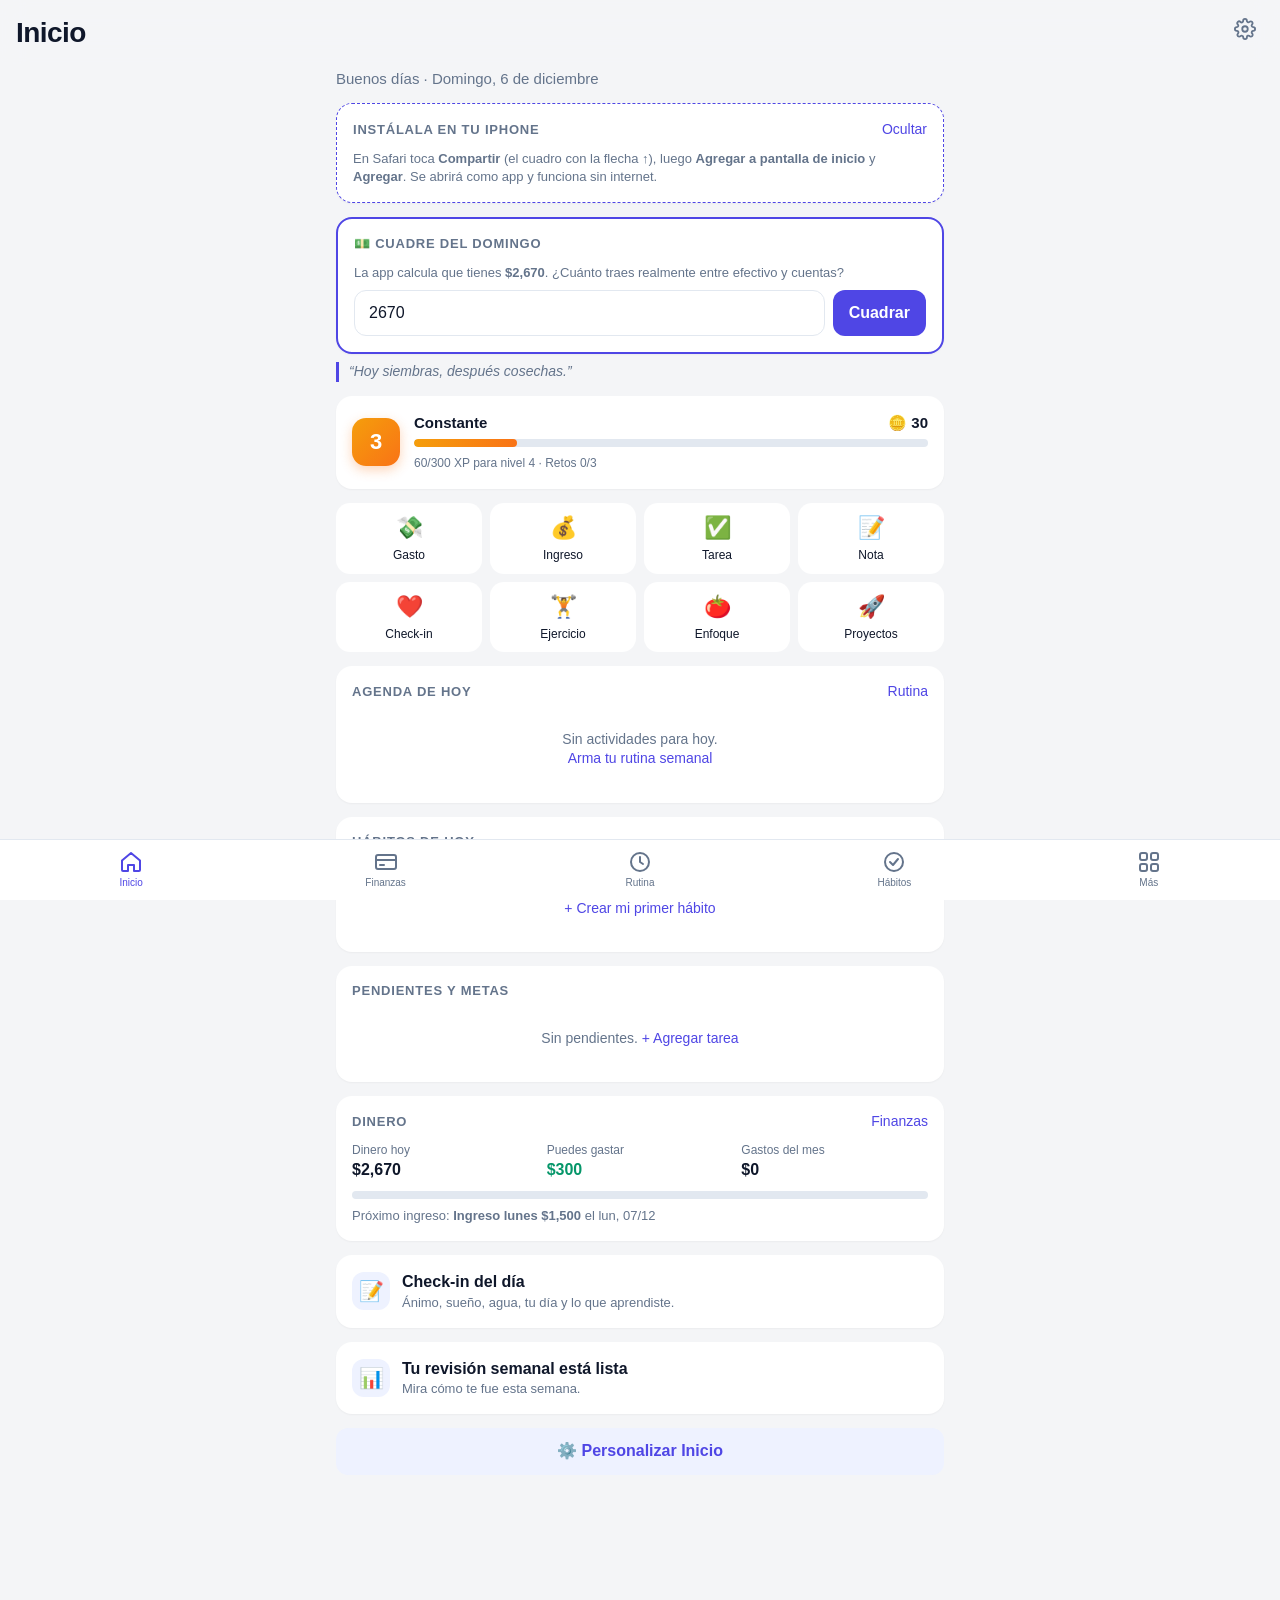
==== index.html @ f2124491 "App Mi Vida: primera versión instalable Co-Authored-By: Claude Opus 5.5 <noreply@anthropic.com> Clau" ====
<!doctype html>
<html lang="es">
<head>
<meta charset="utf-8">
<meta name="viewport" content="width=device-width, initial-scale=1, viewport-fit=cover">
<title>Mi Vida</title>
<meta name="description" content="Tu app personal: rutina, finanzas, hábitos, metas, salud, diario y proyectos.">
<meta name="theme-color" content="#0f172a">
<meta name="apple-mobile-web-app-capable" content="yes">
<meta name="mobile-web-app-capable" content="yes">
<meta name="apple-mobile-web-app-status-bar-style" content="black-translucent">
<meta name="apple-mobile-web-app-title" content="Mi Vida">
<link rel="apple-touch-icon" href="icons/apple-touch-icon.png">
<link rel="icon" type="image/png" href="icons/icon-192.png">
<link rel="manifest" href="manifest.webmanifest">
<link rel="stylesheet" href="styles.css">
</head>
<body>
<header class="topbar">
  <button class="icon-btn back" id="btn-back" aria-label="Regresar" hidden><svg viewBox="0 0 24 24" width="26" height="26" fill="none" stroke="currentColor" stroke-width="2.5" stroke-linecap="round" stroke-linejoin="round"><path d="m15 18-6-6 6-6"/></svg></button>
  <h1 id="title">Inicio</h1>
  <button class="icon-btn" id="btn-settings" aria-label="Ajustes">
    <svg viewBox="0 0 24 24" width="22" height="22" fill="none" stroke="currentColor" stroke-width="2" stroke-linecap="round" stroke-linejoin="round"><circle cx="12" cy="12" r="3"/><path d="M19.4 15a1.65 1.65 0 0 0 .33 1.82l.06.06a2 2 0 1 1-2.83 2.83l-.06-.06a1.65 1.65 0 0 0-1.82-.33 1.65 1.65 0 0 0-1 1.51V21a2 2 0 1 1-4 0v-.09A1.65 1.65 0 0 0 9 19.4a1.65 1.65 0 0 0-1.82.33l-.06.06a2 2 0 1 1-2.83-2.83l.06-.06A1.65 1.65 0 0 0 4.68 15a1.65 1.65 0 0 0-1.51-1H3a2 2 0 1 1 0-4h.09A1.65 1.65 0 0 0 4.6 9a1.65 1.65 0 0 0-.33-1.82l-.06-.06a2 2 0 1 1 2.83-2.83l.06.06A1.65 1.65 0 0 0 9 4.68a1.65 1.65 0 0 0 1-1.51V3a2 2 0 1 1 4 0v.09a1.65 1.65 0 0 0 1 1.51 1.65 1.65 0 0 0 1.82-.33l.06-.06a2 2 0 1 1 2.83 2.83l-.06.06A1.65 1.65 0 0 0 19.4 9a1.65 1.65 0 0 0 1.51 1H21a2 2 0 1 1 0 4h-.09a1.65 1.65 0 0 0-1.51 1z"/></svg>
  </button>
</header>

<main id="view"></main>

<nav class="tabbar">
  <button data-tab="inicio" class="active"><svg viewBox="0 0 24 24"><path d="M3 10.5 12 3l9 7.5V20a1 1 0 0 1-1 1h-5v-6h-6v6H4a1 1 0 0 1-1-1z"/></svg><span>Inicio</span></button>
  <button data-tab="finanzas"><svg viewBox="0 0 24 24"><rect x="2" y="5" width="20" height="14" rx="2"/><path d="M2 10h20M6 15h4"/></svg><span>Finanzas</span></button>
  <button data-tab="rutina"><svg viewBox="0 0 24 24"><circle cx="12" cy="12" r="9"/><path d="M12 7v5l3 2"/></svg><span>Rutina</span></button>
  <button data-tab="habitos"><svg viewBox="0 0 24 24"><circle cx="12" cy="12" r="9"/><path d="m8 12 3 3 5-6"/></svg><span>Hábitos</span></button>
  <button data-tab="mas"><svg viewBox="0 0 24 24"><rect x="3" y="3" width="7" height="7" rx="2"/><rect x="14" y="3" width="7" height="7" rx="2"/><rect x="3" y="14" width="7" height="7" rx="2"/><rect x="14" y="14" width="7" height="7" rx="2"/></svg><span>Más</span></button>
</nav>

<div id="sheet-backdrop" class="backdrop" hidden></div>
<section id="sheet" class="sheet" hidden role="dialog" aria-modal="true"></section>
<div id="toast" class="toast" hidden></div>

<script src="plan.js"></script>
<script src="more.js"></script>
<script src="habits.js"></script>
<script src="home.js"></script>
<script src="game.js"></script>
<script src="extras.js"></script>
<script src="v2.js"></script>
<script src="app.js"></script>
</body>
</html>
---- styles.css ----
:root {
  --bg: #f4f5f7;
  --card: #ffffff;
  --text: #0f172a;
  --muted: #64748b;
  --line: #e2e8f0;
  --accent: #4f46e5;
  --accent-soft: #eef2ff;
  --green: #059669;
  --red: #dc2626;
  --amber: #d97706;
  --radius: 16px;
  --safe-top: env(safe-area-inset-top, 0px);
  --safe-bottom: env(safe-area-inset-bottom, 0px);
  color-scheme: light dark;
}
@media (prefers-color-scheme: dark) {
  :root {
    --bg: #0b1120;
    --card: #151d2e;
    --text: #e2e8f0;
    --muted: #94a3b8;
    --line: #243047;
    --accent: #818cf8;
    --accent-soft: #1e2440;
    --green: #34d399;
    --red: #f87171;
    --amber: #fbbf24;
  }
}
* { box-sizing: border-box; -webkit-tap-highlight-color: transparent; }
html, body { margin: 0; background: var(--bg); color: var(--text); }
body {
  font: 16px/1.4 -apple-system, BlinkMacSystemFont, "SF Pro Text", "Segoe UI", Roboto, sans-serif;
  min-height: 100vh;
  padding-bottom: calc(76px + var(--safe-bottom));
  overscroll-behavior-y: none;
}
button { font: inherit; color: inherit; cursor: pointer; }
input, textarea, select { font: inherit; font-size: 16px; color: var(--text); }

.topbar {
  position: sticky; top: 0; z-index: 10;
  display: flex; align-items: center; justify-content: space-between;
  padding: calc(var(--safe-top) + 10px) 16px 10px;
  background: color-mix(in srgb, var(--bg) 88%, transparent);
  backdrop-filter: blur(12px); -webkit-backdrop-filter: blur(12px);
}
.topbar h1 { flex: 1; font-size: 28px; white-space: nowrap; overflow: hidden; text-overflow: ellipsis; margin: 0; letter-spacing: -0.02em; }
.icon-btn { background: none; border: 0; padding: 8px; border-radius: 50%; color: var(--muted); }

main { padding: 4px 16px 90px; max-width: 640px; margin: 0 auto; }

.tabbar {
  position: fixed; bottom: 0; left: 0; right: 0; z-index: 20;
  display: grid; grid-template-columns: repeat(5, 1fr);
  background: var(--card); border-top: 1px solid var(--line);
  padding: 6px 4px calc(6px + var(--safe-bottom));
}
.tabbar button {
  background: none; border: 0; display: flex; flex-direction: column; align-items: center; gap: 2px;
  font-size: 11px; color: var(--muted); padding: 4px 0;
}
.tabbar svg { width: 24px; height: 24px; fill: none; stroke: currentColor; stroke-width: 2; stroke-linecap: round; stroke-linejoin: round; }
.tabbar button.active { color: var(--accent); }

.card { background: var(--card); border-radius: var(--radius); padding: 16px; margin-bottom: 14px; box-shadow: 0 1px 2px rgb(0 0 0 / .04); }
.card h2 { font-size: 13px; text-transform: uppercase; letter-spacing: .06em; color: var(--muted); margin: 0 0 10px; font-weight: 600; display: flex; justify-content: space-between; align-items: center; }
.card h2 a, .link { color: var(--accent); text-transform: none; letter-spacing: 0; font-weight: 500; text-decoration: none; background: none; border: 0; padding: 0; font-size: 14px; }
.greet { font-size: 15px; color: var(--muted); margin: 0 0 14px; }

.stats { display: grid; grid-template-columns: repeat(3, 1fr); gap: 8px; }
.stat .lbl { font-size: 12px; color: var(--muted); }
.stat .val { font-size: 16px; word-break: break-all; font-weight: 700; font-variant-numeric: tabular-nums; }
.pos { color: var(--green); } .neg { color: var(--red); }

.bar { height: 8px; background: var(--line); border-radius: 99px; overflow: hidden; margin-top: 10px; }
.bar > i { display: block; height: 100%; background: var(--accent); border-radius: 99px; }
.bar.warn > i { background: var(--amber); } .bar.over > i { background: var(--red); }
.small { font-size: 13px; color: var(--muted); }

.list { list-style: none; margin: 0; padding: 0; }
.list li { display: flex; align-items: center; gap: 12px; padding: 11px 0; border-bottom: 1px solid var(--line); }
.list li:last-child { border-bottom: 0; }
.list .grow { flex: 1; min-width: 0; }
.list .t { font-weight: 500; white-space: nowrap; overflow: hidden; text-overflow: ellipsis; }
.list .s { font-size: 13px; color: var(--muted); white-space: nowrap; overflow: hidden; text-overflow: ellipsis; }
.amt { font-weight: 600; font-variant-numeric: tabular-nums; white-space: nowrap; }
.emoji { width: 38px; height: 38px; border-radius: 12px; background: var(--accent-soft); display: grid; place-items: center; font-size: 20px; flex: none; }
.empty { color: var(--muted); text-align: center; padding: 18px 8px; font-size: 14px; }

.check {
  width: 30px; height: 30px; border-radius: 50%; border: 2px solid var(--line); background: none; flex: none;
  display: grid; place-items: center; transition: all .15s;
}
.check.on { background: var(--green); border-color: var(--green); }
.check.on::after { content: ""; width: 12px; height: 7px; border: solid #fff; border-width: 0 0 2.5px 2.5px; transform: translateY(-2px) rotate(-45deg); }
.dots { display: flex; gap: 4px; margin-top: 4px; }
.dots i { width: 8px; height: 8px; border-radius: 50%; background: var(--line); }
.dots i.on { background: var(--green); }
.streak { font-size: 13px; color: var(--amber); font-weight: 600; white-space: nowrap; }

.btn {
  display: inline-flex; align-items: center; justify-content: center; gap: 6px;
  border: 0; border-radius: 12px; padding: 12px 16px; font-weight: 600;
  background: var(--accent); color: #fff;
}
.btn.ghost { background: var(--accent-soft); color: var(--accent); }
.btn.danger { background: none; color: var(--red); }
.btn.block { width: 100%; }
.row { display: flex; gap: 8px; }
.row > * { flex: 1; }

.fab {
  position: fixed; right: 18px; bottom: calc(84px + var(--safe-bottom)); z-index: 15;
  width: 56px; height: 56px; border-radius: 50%; border: 0; background: var(--accent); color: #fff;
  font-size: 30px; line-height: 1; box-shadow: 0 6px 18px rgb(79 70 229 / .35);
}

.seg { display: flex; background: var(--line); border-radius: 12px; padding: 3px; margin-bottom: 14px; }
.seg button { flex: 1; border: 0; background: none; padding: 8px; border-radius: 9px; font-size: 14px; font-weight: 500; color: var(--muted); }
.seg button.on { background: var(--card); color: var(--text); box-shadow: 0 1px 3px rgb(0 0 0 / .1); }

.monthnav { display: flex; align-items: center; justify-content: space-between; margin-bottom: 12px; }
.monthnav strong { font-size: 17px; }
.monthnav button { background: var(--card); border: 0; width: 36px; height: 36px; border-radius: 50%; font-size: 18px; }

.catrow { margin-bottom: 10px; }
.catrow .top { display: flex; justify-content: space-between; font-size: 14px; }
.catrow .bar { height: 6px; margin-top: 4px; }

.search { width: 100%; padding: 11px 14px; border-radius: 12px; border: 1px solid var(--line); background: var(--card); margin-bottom: 10px; }
.chips { display: flex; gap: 6px; overflow-x: auto; padding-bottom: 6px; margin-bottom: 8px; scrollbar-width: none; }
.chips::-webkit-scrollbar { display: none; }
.chip { border: 1px solid var(--line); background: var(--card); border-radius: 99px; padding: 6px 12px; font-size: 13px; white-space: nowrap; }
.chip.on { background: var(--accent); border-color: var(--accent); color: #fff; }
.tag { font-size: 12px; color: var(--accent); background: var(--accent-soft); border-radius: 6px; padding: 1px 6px; margin-right: 4px; }

.notes { display: grid; grid-template-columns: 1fr 1fr; gap: 10px; }
.note { background: var(--card); border-radius: 14px; padding: 12px; min-height: 90px; text-align: left; border: 0; display: flex; flex-direction: column; gap: 6px; overflow: hidden; }
.note .t { font-weight: 600; }
.note .b { font-size: 13px; color: var(--muted); display: -webkit-box; -webkit-line-clamp: 5; -webkit-box-orient: vertical; overflow: hidden; white-space: pre-wrap; word-break: break-word; }
.note .d { font-size: 11px; color: var(--muted); margin-top: auto; }

.quick { display: grid; grid-template-columns: repeat(3, 1fr); gap: 8px; }
.quick button { background: var(--card); border: 0; border-radius: 14px; padding: 12px 6px; font-size: 13px; font-weight: 500; display: flex; flex-direction: column; align-items: center; gap: 4px; }
.quick button b { font-size: 22px; }

/* sheet */
.backdrop { position: fixed; inset: 0; background: rgb(0 0 0 / .4); z-index: 40; }
.sheet {
  position: fixed; left: 0; right: 0; bottom: 0; z-index: 50;
  background: var(--card); border-radius: 20px 20px 0 0;
  padding: 10px 16px calc(20px + var(--safe-bottom));
  max-height: 90vh; overflow-y: auto; max-width: 640px; margin: 0 auto;
  animation: up .2s ease-out;
}
@keyframes up { from { transform: translateY(100%); } }
.sheet .grab { width: 40px; height: 5px; border-radius: 3px; background: var(--line); margin: 0 auto 12px; }
.sheet h3 { margin: 0 0 14px; font-size: 20px; }
.field { display: block; margin-bottom: 12px; }
.field span { display: block; font-size: 13px; color: var(--muted); margin-bottom: 4px; }
.field input, .field textarea, .field select {
  width: 100%; padding: 12px; border-radius: 12px; border: 1px solid var(--line); background: var(--bg);
}
.field textarea { min-height: 180px; resize: vertical; }
.big-amount { font-size: 32px !important; font-weight: 700; text-align: center; }
.catpick { display: grid; grid-template-columns: repeat(4, 1fr); gap: 6px; }
.catpick button { border: 1px solid var(--line); background: var(--bg); border-radius: 12px; padding: 8px 2px; font-size: 11px; display: flex; flex-direction: column; align-items: center; gap: 2px; }
.catpick button b { font-size: 20px; }
.catpick button.on { border-color: var(--accent); background: var(--accent-soft); }

.toast { width: max-content; white-space: normal;
  display: flex; align-items: center; gap: 14px; max-width: calc(100% - 32px);
  position: fixed; left: 50%; transform: translateX(-50%); bottom: calc(150px + var(--safe-bottom)); z-index: 60;
  background: var(--text); color: var(--bg); padding: 10px 16px; border-radius: 12px; font-size: 14px;
}
.install { border: 1px dashed var(--accent); }

/* rutina */
.days { display: grid; grid-template-columns: repeat(7, 1fr); gap: 4px; margin-bottom: 14px; }
.days button { border: 0; background: var(--card); border-radius: 12px; padding: 8px 0; font-size: 13px; font-weight: 600; color: var(--muted); display: flex; flex-direction: column; align-items: center; gap: 2px; }
.days button small { font-size: 10px; font-weight: 500; }
.days button.on { background: var(--accent); color: #fff; }
.days button.today:not(.on) { color: var(--accent); }
.daypick { display: grid; grid-template-columns: repeat(7, 1fr); gap: 4px; }
.daypick button { border: 1px solid var(--line); background: var(--bg); border-radius: 10px; padding: 9px 0; font-size: 13px; font-weight: 600; }
.daypick button.on { background: var(--accent); border-color: var(--accent); color: #fff; }
.timeline li { align-items: stretch; }
.time { width: 54px; flex: none; font-size: 13px; font-variant-numeric: tabular-nums; color: var(--muted); padding-top: 2px; }
.time b { display: block; color: var(--text); font-size: 15px; }
.blk { flex: 1; min-width: 0; border-left: 4px solid var(--c, var(--accent)); padding: 2px 0 2px 10px; }
.blk .s { white-space: normal; }
.now-badge { font-size: 11px; font-weight: 700; color: #fff; background: var(--green); border-radius: 6px; padding: 1px 6px; margin-left: 6px; vertical-align: 2px; }
.next-badge { font-size: 11px; font-weight: 700; color: var(--accent); background: var(--accent-soft); border-radius: 6px; padding: 1px 6px; margin-left: 6px; vertical-align: 2px; }
.blk.past { opacity: .5; }
.row2 { display: grid; grid-template-columns: 1fr 1fr; gap: 8px; }
.tabbar button { font-size: 10px; }

.toast[hidden] { display: none; }
.toast-undo { background: none; border: 0; color: var(--accent); font-weight: 700; padding: 4px 0; filter: brightness(1.4); }
.ask-wrap { position: fixed; inset: 0; z-index: 70; background: rgb(0 0 0 / .45); display: grid; place-items: center; padding: 24px; }
.ask { background: var(--card); border-radius: 18px; padding: 20px; width: 100%; max-width: 360px; }
.ask p { margin: 0 0 16px; font-size: 16px; }

.back { margin-left: -10px; color: var(--accent); }
.back[hidden] { display: none; }
.menu { display: flex; flex-direction: column; gap: 8px; }
.menu-item { display: flex; align-items: center; gap: 12px; background: var(--card); border: 0; border-radius: var(--radius); padding: 14px; text-align: left; }
.menu-item .grow { flex: 1; min-width: 0; display: flex; flex-direction: column; }
.menu-item small { color: var(--muted); font-size: 13px; white-space: nowrap; overflow: hidden; text-overflow: ellipsis; }
.chev { color: var(--muted); font-size: 22px; }
.moods { display: flex; justify-content: space-between; gap: 6px; }
.moods button { flex: 1; font-size: 28px; padding: 8px 0; border-radius: 12px; border: 2px solid transparent; background: var(--bg); filter: grayscale(.6); opacity: .7; }
.moods button.on { border-color: var(--accent); filter: none; opacity: 1; background: var(--accent-soft); }
.counter { display: flex; align-items: center; gap: 18px; }
.counter button { width: 44px; height: 44px; border-radius: 50%; border: 0; background: var(--accent-soft); color: var(--accent); font-size: 22px; font-weight: 700; }
.counter b { font-size: 24px; min-width: 30px; text-align: center; }
.week-mini { display: grid; grid-template-columns: repeat(7, 1fr); text-align: center; margin-top: 12px; }
.week-mini div { display: flex; flex-direction: column; gap: 2px; }
.week-mini span { font-size: 20px; }
.week-mini small { font-size: 11px; color: var(--muted); }
.bullets { margin: 0; padding-left: 20px; }
.bullets li { margin-bottom: 6px; }
.proj { display: block; width: 100%; text-align: left; border: 0; }
.proj-top { display: flex; align-items: center; gap: 12px; margin-bottom: 8px; }
.proj-top .grow { flex: 1; display: flex; flex-direction: column; }
.proj-top small { color: var(--muted); font-size: 13px; }
.proj-head { display: flex; align-items: center; gap: 12px; margin-bottom: 14px; }
.proj-head .grow { flex: 1; min-width: 0; }
.seg-sm button { font-size: 12px; padding: 8px 2px; }
button.card { font: inherit; color: inherit; }

/* calendario de hábitos */
.cal { display: grid; grid-template-columns: repeat(7, 1fr); gap: 4px; text-align: center; }
.cal small { font-size: 11px; color: var(--muted); padding-bottom: 2px; }
.cal-d { aspect-ratio: 1; border: 0; border-radius: 10px; background: var(--bg); font-size: 14px; font-weight: 600; color: var(--text); padding: 0; }
.cal-d:disabled { opacity: .35; }
.cal-d.l0 { background: color-mix(in srgb, var(--red) 18%, var(--bg)); }
.cal-d.l1 { background: color-mix(in srgb, var(--green) 25%, var(--bg)); }
.cal-d.l2 { background: color-mix(in srgb, var(--green) 55%, var(--bg)); }
.cal-d.l3 { background: var(--green); color: #fff; }
.cal-d.tod { box-shadow: inset 0 0 0 2px var(--accent); }
.cal-d.sel { outline: 3px solid var(--accent); outline-offset: 1px; }
.cal-legend { display: flex; justify-content: center; gap: 12px; margin-top: 10px; font-size: 12px; color: var(--muted); }
.cal-legend span { display: flex; align-items: center; gap: 4px; }
.cal-legend i { width: 12px; height: 12px; border-radius: 4px; display: inline-block; }
.cal-legend i.l0 { background: color-mix(in srgb, var(--red) 18%, var(--bg)); }
.cal-legend i.l1 { background: color-mix(in srgb, var(--green) 25%, var(--bg)); }
.cal-legend i.l2 { background: color-mix(in srgb, var(--green) 55%, var(--bg)); }
.cal-legend i.l3 { background: var(--green); }
.hgrid { display: grid; gap: 6px 4px; align-items: center; }
.hgrid small { text-align: center; font-size: 11px; color: var(--muted); }
.hgrid .hname { font-size: 13px; white-space: nowrap; overflow: hidden; text-overflow: ellipsis; }
.hgrid i { width: 22px; height: 22px; border-radius: 7px; background: color-mix(in srgb, var(--red) 18%, var(--bg)); justify-self: center; }
.hgrid i.on { background: var(--green); }
.hgrid i.na { background: var(--line); opacity: .4; }
.cols { display: flex; align-items: flex-end; gap: 4px; height: 140px; }
.cols-month { gap: 2px; }
.col { flex: 1; display: flex; flex-direction: column; align-items: center; height: 100%; min-width: 0; }
.colbar { flex: 1; width: 100%; background: var(--bg); border-radius: 4px; display: flex; align-items: flex-end; overflow: hidden; }
.colbar i { width: 100%; background: var(--green); border-radius: 4px 4px 0 0; }
.col small { font-size: 10px; color: var(--muted); height: 14px; margin-top: 3px; }

.quick4 { display: grid; grid-template-columns: repeat(4, 1fr); gap: 8px; margin-bottom: 14px; }
.quick4 button { background: var(--card); border: 0; border-radius: 14px; padding: 10px 2px; font-size: 12px; font-weight: 500; display: flex; flex-direction: column; align-items: center; gap: 3px; }
.quick4 button b { font-size: 22px; }
.prompt { display: flex; align-items: center; gap: 12px; width: 100%; text-align: left; border: 0; }
.prompt > span:last-child { display: flex; flex-direction: column; min-width: 0; }
.prompt small { color: var(--muted); font-size: 13px; }
.goal-mini { padding: 10px 0 2px; border-top: 1px solid var(--line); margin-top: 4px; }
.goal-mini .top { display: flex; justify-content: space-between; font-size: 15px; }

/* gamificación */
.lvl-card { display: flex; align-items: center; gap: 14px; width: 100%; text-align: left; border: 0; }
.lvl-card .grow { flex: 1; min-width: 0; }
.lvl-card small { color: var(--muted); font-size: 12px; }
.lvl-top { display: flex; justify-content: space-between; font-size: 15px; }
.lvl-top span { font-weight: 700; }
.lvl-badge { width: 48px; height: 48px; flex: none; border-radius: 14px; display: grid; place-items: center; font-size: 22px; font-weight: 800; color: #fff; background: linear-gradient(135deg, #f59e0b, #f97316); box-shadow: 0 4px 12px rgb(249 115 22 / .3); }
.lvl-badge.big { width: 76px; height: 76px; font-size: 34px; border-radius: 22px; margin: 0 auto; }
.lvl-hero { text-align: center; }
.coins { display: inline-block; margin-top: 10px; background: color-mix(in srgb, #f59e0b 15%, var(--card)); color: #b45309; font-weight: 700; padding: 6px 14px; border-radius: 99px; }
@media (prefers-color-scheme: dark) { .coins { color: #fbbf24; } }
.ach-grid { display: grid; grid-template-columns: 1fr 1fr; gap: 8px; }
.ach { background: var(--bg); border-radius: 14px; padding: 12px 10px; display: flex; flex-direction: column; align-items: center; text-align: center; gap: 2px; border: 2px solid transparent; }
.ach.done { border-color: var(--tc); background: color-mix(in srgb, var(--tc) 10%, var(--card)); }
.ach:not(.done) .ach-ico { filter: grayscale(1); opacity: .6; }
.ach-ico { font-size: 30px; position: relative; line-height: 1.2; }
.ach-ico span { position: absolute; right: -14px; bottom: -2px; font-size: 16px; }
.ach b { font-size: 14px; margin-top: 4px; }
.ach small { font-size: 11px; color: var(--muted); }
.ach .bar { width: 100%; }
.ach-ok { color: var(--green) !important; font-weight: 600; }
.celebrate { position: fixed; inset: 0; z-index: 80; display: grid; place-items: center; background: rgb(0 0 0 / .35); animation: fadein .2s; padding: 24px; }
.celebrate.out { opacity: 0; transition: opacity .4s; }
.cele-box { background: var(--card); border-radius: 22px; padding: 22px 24px; text-align: center; display: flex; flex-direction: column; gap: 6px; max-width: 320px; animation: pop .45s cubic-bezier(.2, 1.6, .4, 1); }
.cele-box b { font-size: 18px; }
.cele-box small { color: var(--muted); }
.cele-burst { font-size: 48px; animation: spin .8s ease-out; }
@keyframes pop { from { transform: scale(.5); opacity: 0; } }
@keyframes fadein { from { opacity: 0; } }
@keyframes spin { from { transform: rotate(-30deg) scale(.4); } }

.quote { font-style: italic; color: var(--muted); font-size: 14px; margin: -6px 0 14px; padding-left: 10px; border-left: 3px solid var(--accent); }
.sets { display: grid; grid-template-columns: 40px 1fr 1fr 36px; gap: 6px 8px; align-items: center; }
.sets small { font-size: 11px; color: var(--muted); text-align: center; }
.sets input { width: 100%; padding: 9px 6px; border-radius: 10px; border: 1px solid var(--line); background: var(--bg); text-align: center; }
.setn { text-align: center; font-weight: 700; color: var(--muted); }
.ring { position: relative; width: 240px; max-width: 80%; margin: 0 auto; }
.ring svg { width: 100%; height: auto; display: block; }
.ring circle { transition: stroke-dashoffset 1s linear; }
#ftime { position: absolute; inset: 0; display: grid; place-items: center; font-size: 48px; font-weight: 800; font-variant-numeric: tabular-nums; }
.lock { position: fixed; inset: 0; z-index: 100; background: var(--bg); display: grid; place-items: center; padding: 24px; }
.lock-box { display: flex; flex-direction: column; align-items: center; gap: 6px; width: 100%; max-width: 300px; }
.lock-box b { font-size: 22px; } .lock-box small { color: var(--muted); }
.pin-dots { display: flex; gap: 16px; margin: 18px 0; }
.pin-dots i { width: 16px; height: 16px; border-radius: 50%; border: 2px solid var(--accent); }
.pin-dots i.on { background: var(--accent); }
.pin-dots.shake { animation: shake .4s; }
@keyframes shake { 25% { transform: translateX(-10px); } 75% { transform: translateX(10px); } }
.pad { display: grid; grid-template-columns: repeat(3, 1fr); gap: 14px; width: 100%; }
.pad button { aspect-ratio: 1.3; border-radius: 18px; border: 0; background: var(--card); font-size: 26px; font-weight: 600; }

.bud-row { display: grid; grid-template-columns: minmax(0,1fr) minmax(0,1fr) 72px 20px; gap: 6px; align-items: end; }
.bud-row .field { margin-bottom: 8px; }
.bud-row input { padding: 10px 4px !important; font-size: 14px !important; min-width: 0; width: 100%; -webkit-appearance: none; }
.bud-row .link { padding-bottom: 20px; }

.menu-group { margin-top: 18px; }
.menu-group h4 { margin: 0 0 8px 4px; font-size: 13px; text-transform: uppercase; letter-spacing: .06em; color: var(--muted); }
.lvl-mini { width: 100%; }
.ord { width: 34px; height: 34px; border-radius: 10px; border: 0; background: var(--bg); font-size: 16px; font-weight: 700; }
.ord:disabled { opacity: .3; }
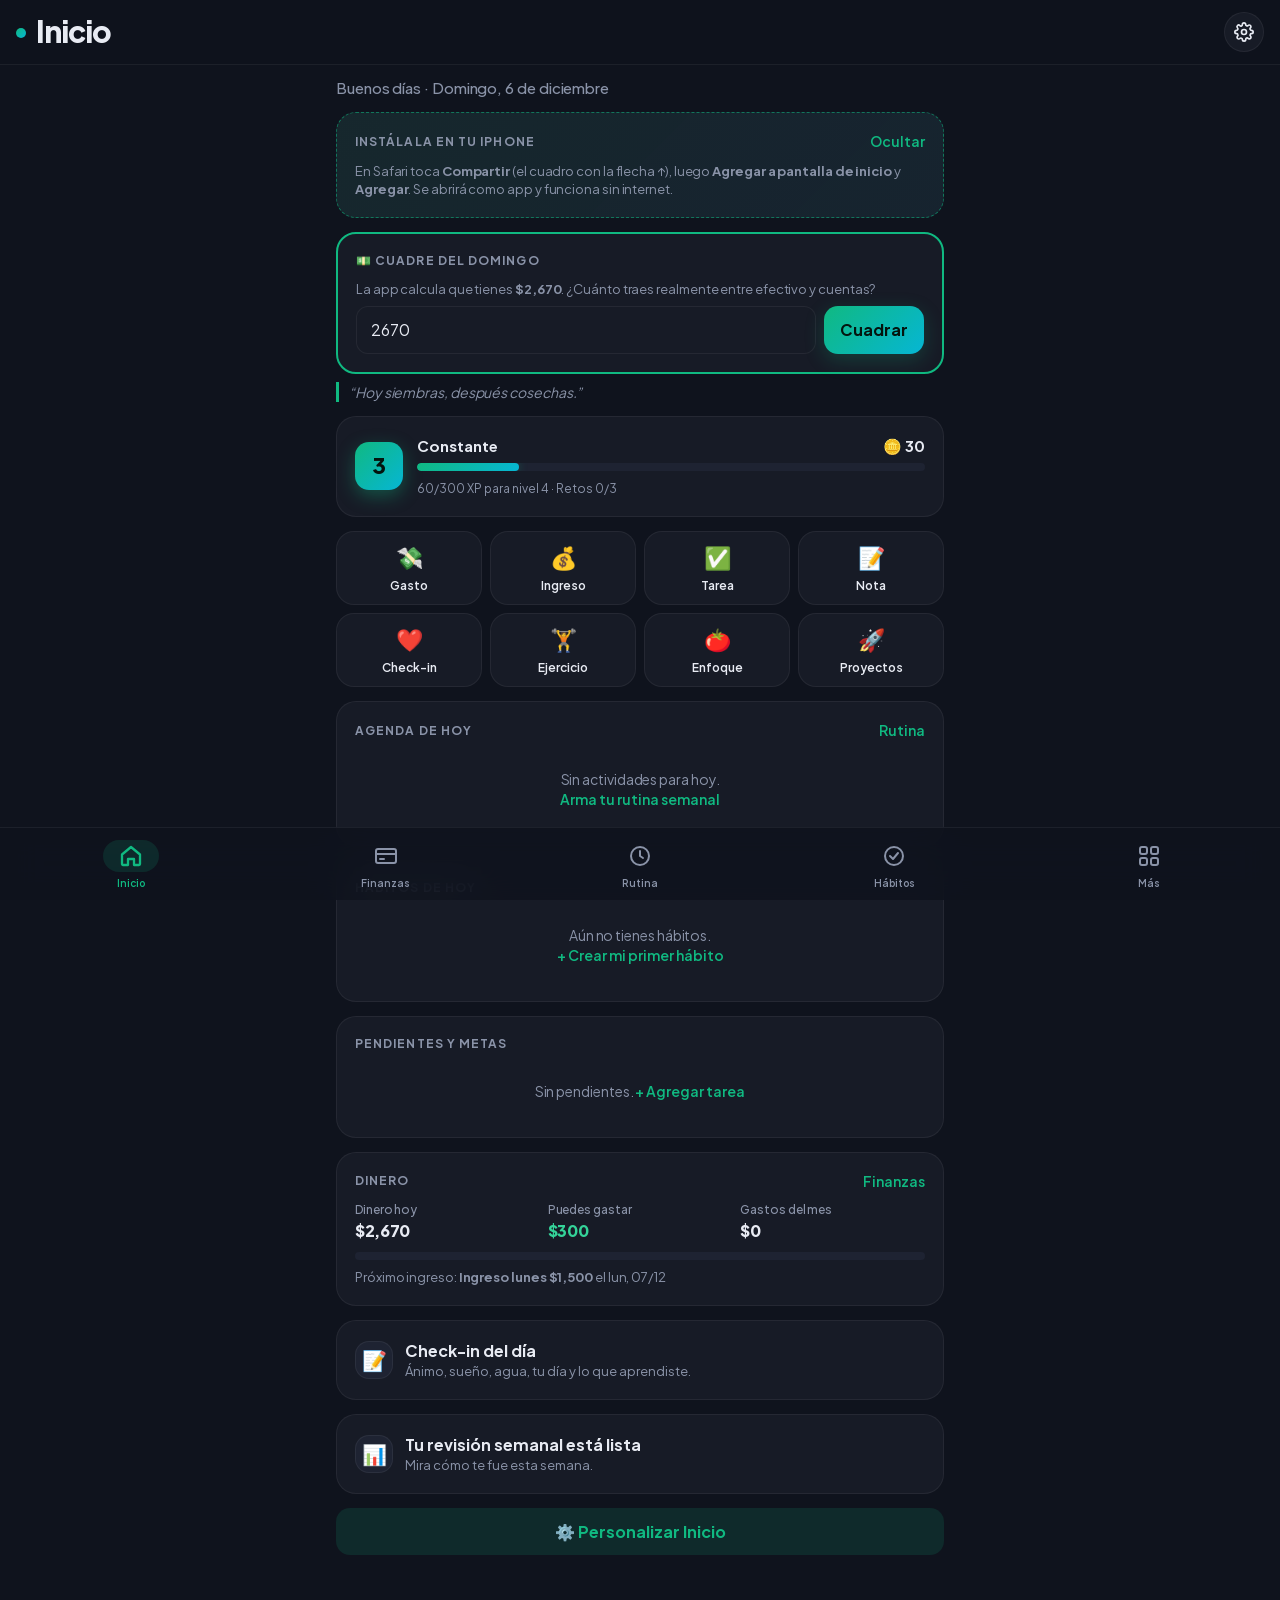
==== commit f827b9f7: "Nuevo diseño Dark Emerald (Stitch): colores, letra Plus Jakarta Sans y componentes Solo cambia el es" ====
--- a/index.html
+++ b/index.html
@@ -5,7 +5,7 @@
 <meta name="viewport" content="width=device-width, initial-scale=1, viewport-fit=cover">
 <title>Mi Vida</title>
 <meta name="description" content="Tu app personal: rutina, finanzas, hábitos, metas, salud, diario y proyectos.">
-<meta name="theme-color" content="#0f172a">
+<meta name="theme-color" content="#0f131d">
 <meta name="apple-mobile-web-app-capable" content="yes">
 <meta name="mobile-web-app-capable" content="yes">
 <meta name="apple-mobile-web-app-status-bar-style" content="black-translucent">
--- a/styles.css
+++ b/styles.css
@@ -1,37 +1,39 @@
+@font-face {
+  font-family: 'Plus Jakarta Sans'; font-style: normal; font-weight: 400 800; font-display: swap;
+  src: url(fonts/plus-jakarta-sans-latin.woff2) format('woff2');
+  unicode-range: U+0000-00FF, U+0131, U+0152-0153, U+02BB-02BC, U+02C6, U+02DA, U+02DC, U+0304, U+0308, U+0329, U+2000-206F, U+20AC, U+2122, U+2191, U+2193, U+2212, U+2215, U+FEFF, U+FFFD;
+}
+@font-face {
+  font-family: 'Plus Jakarta Sans'; font-style: normal; font-weight: 400 800; font-display: swap;
+  src: url(fonts/plus-jakarta-sans-latin-ext.woff2) format('woff2');
+  unicode-range: U+0100-02BA, U+02BD-02C5, U+02C7-02CC, U+02CE-02D7, U+02DD-02FF, U+1D00-1DBF, U+1E00-1E9F, U+1EF2-1EFF, U+20A0-20AB, U+20AD-20C4, U+2113, U+2C60-2C7F, U+A720-A7FF;
+}
+/* Diseño "Dark Emerald" (Stitch): fondo azul pizarra, verde esmeralda y cian */
 :root {
-  --bg: #f4f5f7;
-  --card: #ffffff;
-  --text: #0f172a;
-  --muted: #64748b;
-  --line: #e2e8f0;
-  --accent: #4f46e5;
-  --accent-soft: #eef2ff;
-  --green: #059669;
-  --red: #dc2626;
-  --amber: #d97706;
-  --radius: 16px;
+  --bg: #0f131d;
+  --card: #171b26;
+  --card-hi: #1e2332;
+  --text: #e8ebf3;
+  --muted: #8a93a8;
+  --line: #272d3d;
+  --edge: rgb(255 255 255 / .06);
+  --accent: #10b981;
+  --accent-2: #06b6d4;
+  --accent-soft: rgb(16 185 129 / .14);
+  --on-accent: #04140e;
+  --grad: linear-gradient(135deg, #10b981, #06b6d4);
+  --green: #34d399;
+  --red: #f87171;
+  --amber: #fbbf24;
+  --radius: 20px;
   --safe-top: env(safe-area-inset-top, 0px);
   --safe-bottom: env(safe-area-inset-bottom, 0px);
-  color-scheme: light dark;
-}
-@media (prefers-color-scheme: dark) {
-  :root {
-    --bg: #0b1120;
-    --card: #151d2e;
-    --text: #e2e8f0;
-    --muted: #94a3b8;
-    --line: #243047;
-    --accent: #818cf8;
-    --accent-soft: #1e2440;
-    --green: #34d399;
-    --red: #f87171;
-    --amber: #fbbf24;
-  }
+  color-scheme: dark;
 }
 * { box-sizing: border-box; -webkit-tap-highlight-color: transparent; }
 html, body { margin: 0; background: var(--bg); color: var(--text); }
 body {
-  font: 16px/1.4 -apple-system, BlinkMacSystemFont, "SF Pro Text", "Segoe UI", Roboto, sans-serif;
+  font: 16px/1.45 "Plus Jakarta Sans", -apple-system, BlinkMacSystemFont, "SF Pro Text", "Segoe UI", Roboto, sans-serif;
   min-height: 100vh;
   padding-bottom: calc(76px + var(--safe-bottom));
   overscroll-behavior-y: none;
@@ -332,3 +334,115 @@
 .lvl-mini { width: 100%; }
 .ord { width: 34px; height: 34px; border-radius: 10px; border: 0; background: var(--bg); font-size: 16px; font-weight: 700; }
 .ord:disabled { opacity: .3; }
+
+.ord.del { background: color-mix(in srgb, var(--red) 12%, var(--bg)); }
+.list li .ord { flex: none; }
+
+/* ===== Estilo Stitch (Dark Emerald) ===== */
+body { letter-spacing: -0.005em; font-feature-settings: "tnum" 0; }
+::selection { background: var(--accent-soft); }
+.amt, .stat .val, .time, .big-amount, #ftime, .lvl-top { font-variant-numeric: tabular-nums; }
+
+.topbar { background: color-mix(in srgb, var(--bg) 82%, transparent); border-bottom: 1px solid var(--edge); }
+.topbar h1 { font-size: 30px; font-weight: 800; letter-spacing: -0.035em; }
+.topbar h1::before { content: ""; display: inline-block; width: 10px; height: 10px; border-radius: 50%; background: var(--grad); margin-right: 10px; vertical-align: 5px; }
+.icon-btn { background: var(--card); border: 1px solid var(--edge); width: 40px; height: 40px; display: grid; place-items: center; padding: 0; color: var(--text); }
+.icon-btn svg { width: 20px; height: 20px; }
+.back { background: none; border: 0; color: var(--accent); width: auto; }
+.back svg { width: 26px; height: 26px; }
+main { padding-top: 12px; }
+
+/* barra de pestañas tipo cristal con indicador */
+.tabbar { background: rgb(15 19 29 / .82); backdrop-filter: blur(18px) saturate(1.4); -webkit-backdrop-filter: blur(18px) saturate(1.4); border-top: 1px solid var(--edge); padding-top: 8px; }
+.tabbar button { font-weight: 600; gap: 4px; }
+.tabbar svg { box-sizing: content-box; padding: 4px 16px; border-radius: 99px; transition: background .2s, color .2s; }
+.tabbar button.active { color: var(--accent); }
+.tabbar button.active svg { background: var(--accent-soft); stroke-width: 2.3; }
+
+.greet { font-size: 15px; font-weight: 500; }
+.card { background: var(--card); border: 1px solid var(--edge); box-shadow: none; padding: 18px; }
+.card h2 { font-size: 12px; font-weight: 700; letter-spacing: .09em; color: var(--muted); }
+.card h2 a, .link { color: var(--accent); font-weight: 600; }
+.stat .lbl { font-weight: 500; }
+.stat .val { font-weight: 800; letter-spacing: -0.02em; }
+.small { color: var(--muted); }
+
+.bar { height: 8px; background: var(--card-hi); }
+.bar > i { background: var(--grad); box-shadow: 0 0 10px rgb(16 185 129 / .35); }
+.bar.warn > i { background: var(--amber); box-shadow: none; } .bar.over > i { background: var(--red); box-shadow: none; }
+
+.list li { border-bottom-color: var(--edge); }
+.list .t { font-weight: 600; }
+.emoji { background: var(--card-hi); border: 1px solid var(--edge); border-radius: 14px; }
+
+.check { border-color: #3a4256; }
+.check.on { background: var(--accent); border-color: var(--accent); box-shadow: 0 0 12px rgb(16 185 129 / .45); }
+.check.on::after { border-color: var(--on-accent); }
+.dots i { background: var(--card-hi); }
+.dots i.on { background: var(--accent); }
+
+.btn { background: var(--grad); color: var(--on-accent); font-weight: 700; border-radius: 14px; box-shadow: 0 6px 20px rgb(16 185 129 / .22); }
+.btn.ghost { background: var(--accent-soft); color: var(--accent); box-shadow: none; }
+.btn.danger { background: none; box-shadow: none; }
+.fab { background: var(--grad); color: var(--on-accent); font-weight: 600; box-shadow: 0 8px 24px rgb(16 185 129 / .45); }
+
+.seg { background: var(--card); border: 1px solid var(--edge); border-radius: 14px; }
+.seg button { border-radius: 10px; font-weight: 600; }
+.seg button.on { background: var(--card-hi); color: var(--accent); box-shadow: inset 0 0 0 1px rgb(16 185 129 / .35); }
+
+.monthnav button { border: 1px solid var(--edge); color: var(--text); }
+.search { background: var(--card); border-color: var(--edge); }
+.chip { background: var(--card); border-color: var(--edge); font-weight: 600; color: var(--muted); }
+.chip.on { background: var(--accent-soft); border-color: rgb(16 185 129 / .5); color: var(--accent); }
+.tag { color: var(--accent-2); background: rgb(6 182 212 / .12); font-weight: 600; }
+
+.note, .quick button, .quick4 button, .menu-item, .days button, .pad button { border: 1px solid var(--edge); }
+.note { background: var(--card); border-radius: 18px; }
+.quick button, .quick4 button { border-radius: 18px; font-weight: 600; }
+.quick4 button:active, .quick button:active, .menu-item:active { background: var(--card-hi); }
+
+.backdrop { background: rgb(4 6 12 / .65); backdrop-filter: blur(3px); -webkit-backdrop-filter: blur(3px); }
+.sheet { background: var(--card); border-top: 1px solid var(--edge); border-radius: 26px 26px 0 0; }
+.sheet h3 { font-weight: 800; letter-spacing: -0.02em; }
+.field span { font-weight: 600; font-size: 12px; text-transform: uppercase; letter-spacing: .06em; }
+.field input, .field textarea, .field select { background: var(--bg); border-color: var(--line); border-radius: 14px; }
+.field input:focus, .field textarea:focus, .field select:focus, .search:focus { outline: none; border-color: var(--accent); box-shadow: 0 0 0 3px var(--accent-soft); }
+.big-amount { font-weight: 800 !important; letter-spacing: -0.03em; }
+.catpick button, .daypick button { background: var(--bg); border-color: var(--line); }
+.catpick button.on { border-color: var(--accent); background: var(--accent-soft); }
+
+.toast { background: var(--card-hi); color: var(--text); border: 1px solid var(--edge); box-shadow: 0 10px 30px rgb(0 0 0 / .45); font-weight: 500; }
+.toast-undo { filter: none; }
+.install { border: 1px dashed rgb(16 185 129 / .55); background: linear-gradient(135deg, rgb(16 185 129 / .08), rgb(6 182 212 / .05)), var(--card); }
+.quote { border-left-color: var(--accent); }
+
+.days button { border-radius: 14px; }
+.days button.on, .daypick button.on { background: var(--grad); border-color: transparent; color: var(--on-accent); box-shadow: 0 4px 14px rgb(16 185 129 / .3); }
+.days button.today:not(.on) { color: var(--accent); }
+.now-badge { background: var(--accent); color: var(--on-accent); }
+.next-badge { color: var(--accent-2); background: rgb(6 182 212 / .12); }
+
+.ask { border: 1px solid var(--edge); border-radius: 22px; }
+.ask-wrap { background: rgb(4 6 12 / .65); }
+.menu-item { border-radius: 18px; }
+.menu-item b { font-weight: 700; }
+.moods button { background: var(--bg); }
+.counter button { background: var(--accent-soft); color: var(--accent); }
+
+.cal-d { background: var(--card-hi); }
+.cal-d.l3, .cal-legend i.l3, .hgrid i.on, .colbar i { background: var(--accent); }
+.cal-d.l3 { color: var(--on-accent); }
+.cal-d.l1, .cal-legend i.l1 { background: color-mix(in srgb, var(--accent) 22%, var(--card-hi)); }
+.cal-d.l2, .cal-legend i.l2 { background: color-mix(in srgb, var(--accent) 50%, var(--card-hi)); }
+.colbar { background: var(--card-hi); }
+
+.lvl-badge { background: var(--grad); color: var(--on-accent); box-shadow: 0 6px 18px rgb(16 185 129 / .35); }
+.coins { background: rgb(251 191 36 / .12); color: #fbbf24; }
+.ach { background: var(--card-hi); }
+.cele-box { border: 1px solid var(--edge); }
+.lock { background: radial-gradient(120% 60% at 50% 0%, rgb(16 185 129 / .12), transparent 60%), var(--bg); }
+.pin-dots i { border-color: var(--accent); }
+.pin-dots i.on { background: var(--accent); box-shadow: 0 0 10px rgb(16 185 129 / .6); }
+.ord { background: var(--card-hi); color: var(--text); }
+.sets input { background: var(--bg); }
+.menu-group h4 { font-size: 12px; font-weight: 700; letter-spacing: .09em; }
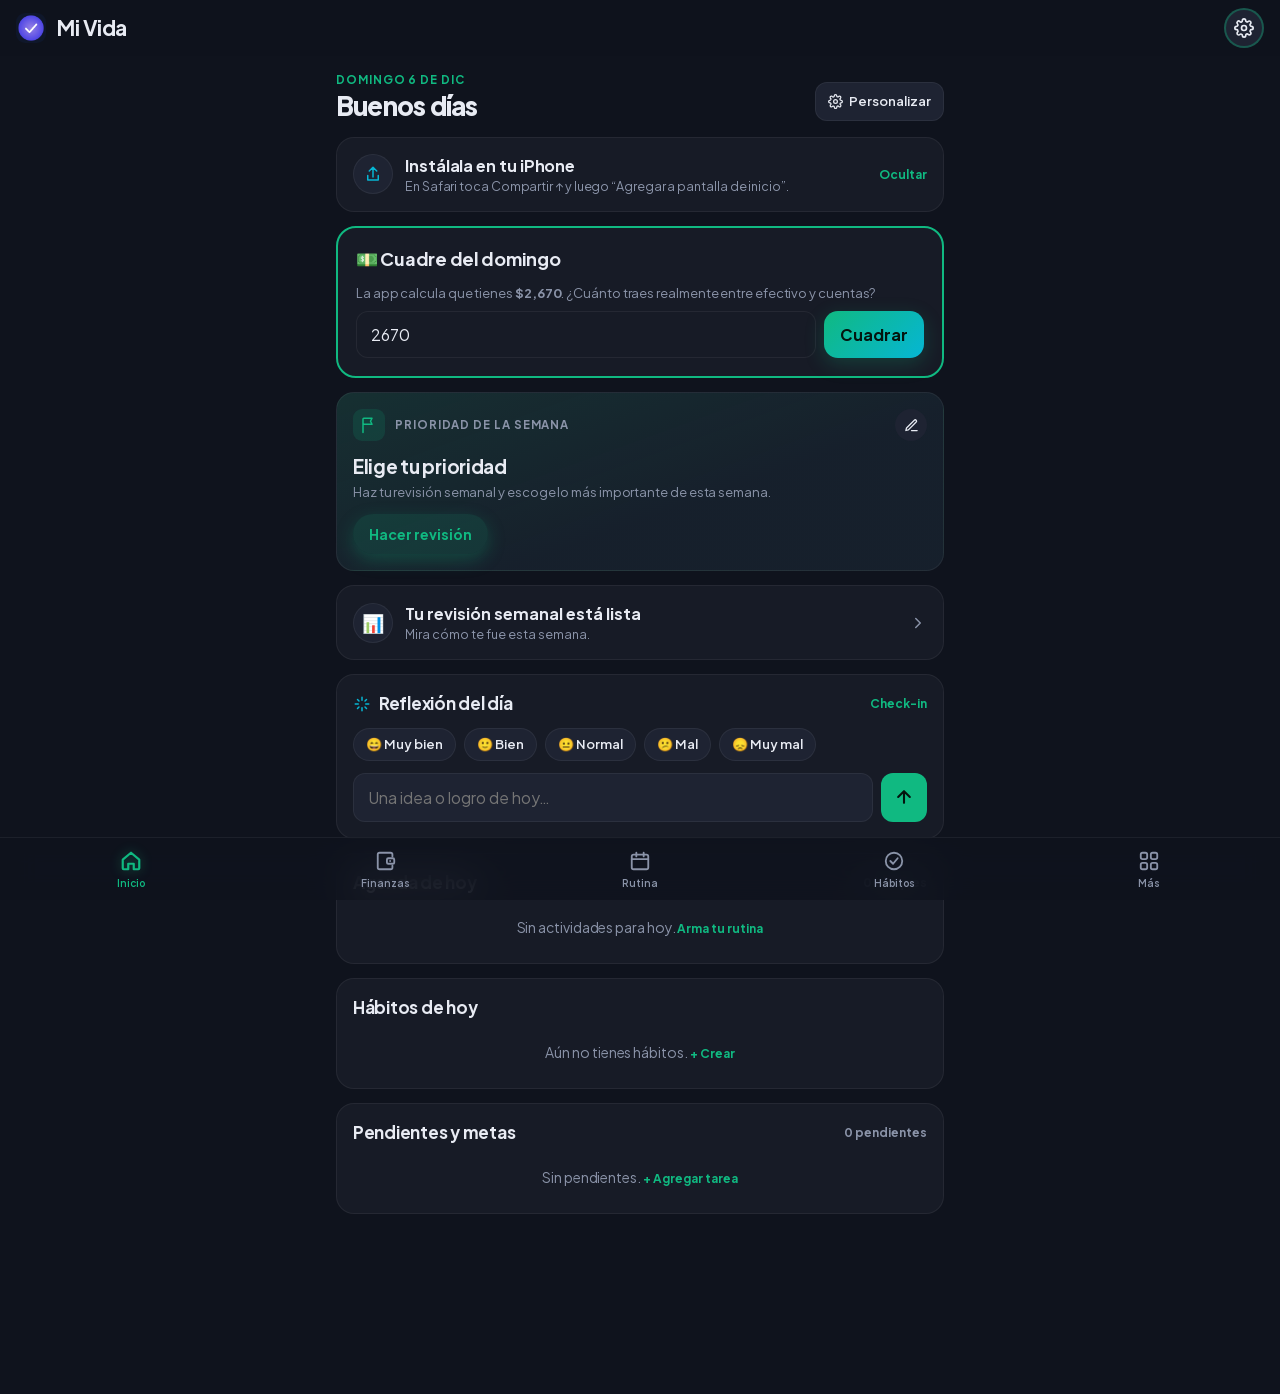
==== commit d2fccc97: "Pantallas iguales a las capturas de Stitch y botones del diseño - stitch.js: nuevas vistas de Inicio" ====
--- a/index.html
+++ b/index.html
@@ -18,6 +18,7 @@
 <body>
 <header class="topbar">
   <button class="icon-btn back" id="btn-back" aria-label="Regresar" hidden><svg viewBox="0 0 24 24" width="26" height="26" fill="none" stroke="currentColor" stroke-width="2.5" stroke-linecap="round" stroke-linejoin="round"><path d="m15 18-6-6 6-6"/></svg></button>
+  <img class="brand-logo" src="icons/icon-192.png" alt="" width="30" height="30">
   <h1 id="title">Inicio</h1>
   <button class="icon-btn" id="btn-settings" aria-label="Ajustes">
     <svg viewBox="0 0 24 24" width="22" height="22" fill="none" stroke="currentColor" stroke-width="2" stroke-linecap="round" stroke-linejoin="round"><circle cx="12" cy="12" r="3"/><path d="M19.4 15a1.65 1.65 0 0 0 .33 1.82l.06.06a2 2 0 1 1-2.83 2.83l-.06-.06a1.65 1.65 0 0 0-1.82-.33 1.65 1.65 0 0 0-1 1.51V21a2 2 0 1 1-4 0v-.09A1.65 1.65 0 0 0 9 19.4a1.65 1.65 0 0 0-1.82.33l-.06.06a2 2 0 1 1-2.83-2.83l.06-.06A1.65 1.65 0 0 0 4.68 15a1.65 1.65 0 0 0-1.51-1H3a2 2 0 1 1 0-4h.09A1.65 1.65 0 0 0 4.6 9a1.65 1.65 0 0 0-.33-1.82l-.06-.06a2 2 0 1 1 2.83-2.83l.06.06A1.65 1.65 0 0 0 9 4.68a1.65 1.65 0 0 0 1-1.51V3a2 2 0 1 1 4 0v.09a1.65 1.65 0 0 0 1 1.51 1.65 1.65 0 0 0 1.82-.33l.06-.06a2 2 0 1 1 2.83 2.83l-.06.06A1.65 1.65 0 0 0 19.4 9a1.65 1.65 0 0 0 1.51 1H21a2 2 0 1 1 0 4h-.09a1.65 1.65 0 0 0-1.51 1z"/></svg>
@@ -28,8 +29,8 @@
 
 <nav class="tabbar">
   <button data-tab="inicio" class="active"><svg viewBox="0 0 24 24"><path d="M3 10.5 12 3l9 7.5V20a1 1 0 0 1-1 1h-5v-6h-6v6H4a1 1 0 0 1-1-1z"/></svg><span>Inicio</span></button>
-  <button data-tab="finanzas"><svg viewBox="0 0 24 24"><rect x="2" y="5" width="20" height="14" rx="2"/><path d="M2 10h20M6 15h4"/></svg><span>Finanzas</span></button>
-  <button data-tab="rutina"><svg viewBox="0 0 24 24"><circle cx="12" cy="12" r="9"/><path d="M12 7v5l3 2"/></svg><span>Rutina</span></button>
+  <button data-tab="finanzas"><svg viewBox="0 0 24 24"><path d="M19 7V5a2 2 0 0 0-2-2H5a2 2 0 0 0-2 2v14a2 2 0 0 0 2 2h12a2 2 0 0 0 2-2v-2"/><rect x="13" y="9" width="8" height="6" rx="1.5"/><path d="M16.5 12h.01"/></svg><span>Finanzas</span></button>
+  <button data-tab="rutina"><svg viewBox="0 0 24 24"><rect x="3" y="5" width="18" height="16" rx="2"/><path d="M3 10h18M8 3v4M16 3v4"/></svg><span>Rutina</span></button>
   <button data-tab="habitos"><svg viewBox="0 0 24 24"><circle cx="12" cy="12" r="9"/><path d="m8 12 3 3 5-6"/></svg><span>Hábitos</span></button>
   <button data-tab="mas"><svg viewBox="0 0 24 24"><rect x="3" y="3" width="7" height="7" rx="2"/><rect x="14" y="3" width="7" height="7" rx="2"/><rect x="3" y="14" width="7" height="7" rx="2"/><rect x="14" y="14" width="7" height="7" rx="2"/></svg><span>Más</span></button>
 </nav>
@@ -46,5 +47,6 @@
 <script src="extras.js"></script>
 <script src="v2.js"></script>
 <script src="app.js"></script>
+<script src="stitch.js"></script>
 </body>
 </html>
--- a/styles.css
+++ b/styles.css
@@ -344,8 +344,9 @@
 .amt, .stat .val, .time, .big-amount, #ftime, .lvl-top { font-variant-numeric: tabular-nums; }
 
 .topbar { background: color-mix(in srgb, var(--bg) 82%, transparent); border-bottom: 1px solid var(--edge); }
-.topbar h1 { font-size: 30px; font-weight: 800; letter-spacing: -0.035em; }
-.topbar h1::before { content: ""; display: inline-block; width: 10px; height: 10px; border-radius: 50%; background: var(--grad); margin-right: 10px; vertical-align: 5px; }
+.topbar h1 { font-size: 20px; font-weight: 800; letter-spacing: -0.02em; }
+.brand-logo { display: none; width: 30px; height: 30px; border-radius: 9px; margin-right: 10px; }
+body.main-tab .brand-logo { display: block; }
 .icon-btn { background: var(--card); border: 1px solid var(--edge); width: 40px; height: 40px; display: grid; place-items: center; padding: 0; color: var(--text); }
 .icon-btn svg { width: 20px; height: 20px; }
 .back { background: none; border: 0; color: var(--accent); width: auto; }
@@ -355,14 +356,16 @@
 /* barra de pestañas tipo cristal con indicador */
 .tabbar { background: rgb(15 19 29 / .82); backdrop-filter: blur(18px) saturate(1.4); -webkit-backdrop-filter: blur(18px) saturate(1.4); border-top: 1px solid var(--edge); padding-top: 8px; }
 .tabbar button { font-weight: 600; gap: 4px; }
-.tabbar svg { box-sizing: content-box; padding: 4px 16px; border-radius: 99px; transition: background .2s, color .2s; }
+.tabbar svg { width: 22px; height: 22px; }
 .tabbar button.active { color: var(--accent); }
-.tabbar button.active svg { background: var(--accent-soft); stroke-width: 2.3; }
+.tabbar button.active svg { stroke-width: 2.4; filter: drop-shadow(0 0 6px rgb(16 185 129 / .45)); }
 
 .greet { font-size: 15px; font-weight: 500; }
 .card { background: var(--card); border: 1px solid var(--edge); box-shadow: none; padding: 18px; }
-.card h2 { font-size: 12px; font-weight: 700; letter-spacing: .09em; color: var(--muted); }
+.card h2 { font-size: 18px; font-weight: 700; letter-spacing: -0.015em; color: var(--text); text-transform: none; margin-bottom: 12px; gap: 8px; }
 .card h2 a, .link { color: var(--accent); font-weight: 600; }
+.card h2 a, .card h2 .link { font-size: 12px; font-weight: 700; letter-spacing: 0; white-space: nowrap; }
+.card h2 .link.badge { color: var(--accent); }
 .stat .lbl { font-weight: 500; }
 .stat .val { font-weight: 800; letter-spacing: -0.02em; }
 .small { color: var(--muted); }
@@ -446,3 +449,384 @@
 .ord { background: var(--card-hi); color: var(--text); }
 .sets input { background: var(--bg); }
 .menu-group h4 { font-size: 12px; font-weight: 700; letter-spacing: .09em; }
+
+/* ---- Ajustes según capturas de Stitch ---- */
+.icon-btn { width: 36px; height: 36px; }
+.topbar { padding-top: calc(var(--safe-top) + 8px); padding-bottom: 8px; }
+/* filas como sub‑tarjetas */
+.card .list li { background: #1b202d; border: 1px solid var(--edge); border-radius: 14px; padding: 10px 12px; margin-bottom: 8px; }
+.card .list li:last-child { border-bottom: 1px solid var(--edge); margin-bottom: 0; }
+.card .list .emoji { width: 36px; height: 36px; border-radius: 50%; background: var(--card-hi); font-size: 18px; }
+/* agenda con hora verde y barra de color */
+.timeline li { gap: 10px; }
+.time { width: 52px; text-align: center; font-size: 12px; padding-top: 0; }
+.time b { color: var(--accent); font-size: 16px; font-weight: 700; }
+.blk { border-left-width: 3px; border-radius: 2px; padding-left: 12px; }
+.blk .t { font-size: 15px; }
+/* encabezado de Inicio */
+.hello { display: flex; align-items: flex-end; justify-content: space-between; gap: 10px; margin: 4px 2px 16px; }
+.hello-date { color: var(--accent); font-size: 12px; font-weight: 700; text-transform: uppercase; letter-spacing: .08em; }
+.hello-t { font-size: 28px; font-weight: 800; letter-spacing: -0.03em; line-height: 1.15; }
+.pill { display: inline-flex; align-items: center; gap: 6px; border: 1px solid var(--edge); background: var(--card-hi); color: var(--text); border-radius: 99px; padding: 7px 12px; font-size: 13px; font-weight: 600; white-space: nowrap; }
+.pill.custom { border-radius: 12px; padding: 9px 12px; flex: none; }
+.pill.good { background: var(--accent-soft); color: var(--accent); border-color: rgb(16 185 129 / .3); }
+.pill.bad { background: rgb(248 113 113 / .12); color: var(--red); border-color: rgb(248 113 113 / .3); }
+/* prioridad de la semana */
+.priority { background: linear-gradient(160deg, rgb(16 185 129 / .12), rgb(6 182 212 / .04) 60%), var(--card); }
+.pri-head { display: flex; align-items: center; gap: 10px; font-size: 12px; font-weight: 700; letter-spacing: .08em; text-transform: uppercase; color: var(--muted); }
+.pri-ico { width: 32px; height: 32px; border-radius: 10px; background: var(--accent-soft); color: var(--accent); display: grid; place-items: center; font-size: 16px; }
+.pri-t { font-size: 19px; font-weight: 700; letter-spacing: -0.015em; margin-top: 12px; }
+/* hábitos de hoy en dos columnas */
+.hchips { display: grid; grid-template-columns: 1fr 1fr; gap: 8px; }
+.hchip { display: flex; align-items: center; gap: 8px; min-width: 0; text-align: left; border: 1px solid var(--edge); background: #1b202d; border-radius: 12px; padding: 10px; font-size: 14px; font-weight: 600; }
+.hchip span { overflow: hidden; text-overflow: ellipsis; white-space: nowrap; }
+.hchip i { flex: none; width: 18px; height: 18px; border-radius: 50%; border: 2px solid #4a5268; display: grid; place-items: center; }
+.hchip.on { background: rgb(16 185 129 / .16); border-color: rgb(16 185 129 / .35); }
+.hchip.on i { border-color: var(--accent); }
+.hchip.on i::after { content: ""; width: 7px; height: 4px; border: solid var(--accent); border-width: 0 0 2px 2px; transform: translateY(-1px) rotate(-45deg); }
+/* notas en cuadrícula dentro de tarjeta */
+.card .notes .note { background: #1b202d; border: 1px solid var(--edge); min-height: 80px; }
+/* Finanzas: resumen grande + botones cuadrados */
+.hero { padding: 6px 2px 16px; }
+.hero-lbl { font-size: 12px; font-weight: 700; letter-spacing: .1em; text-transform: uppercase; color: var(--muted); }
+.hero-val { font-size: 40px; font-weight: 800; letter-spacing: -0.035em; font-variant-numeric: tabular-nums; line-height: 1.15; margin: 4px 0 10px; }
+.hero-pills { display: flex; gap: 8px; flex-wrap: wrap; }
+.tiles { display: grid; grid-template-columns: repeat(3, 1fr); gap: 8px; margin-bottom: 16px; }
+.tiles button { background: var(--card); border: 1px solid var(--edge); border-radius: 16px; padding: 14px 4px 12px; display: flex; flex-direction: column; align-items: center; gap: 8px; font-size: 13px; font-weight: 600; }
+.tiles .ico { width: 40px; height: 40px; border-radius: 50%; background: var(--card-hi); display: grid; place-items: center; font-style: normal; font-size: 18px; font-weight: 800; }
+.tiles .ico.in { color: var(--accent); }
+.tiles .ico.out { color: var(--accent-2); }
+.tiles button:active { background: var(--card-hi); }
+/* tamaños más compactos, como Stitch */
+.card .list .t { font-size: 15px; white-space: normal; }
+.card .list .s { font-size: 12.5px; }
+.amt { font-size: 15px; }
+.quick4 button { padding: 12px 2px 10px; font-size: 12px; }
+.quick4 button b { font-size: 20px; }
+.lvl-card .lvl-badge { width: 44px; height: 44px; font-size: 20px; border-radius: 14px; }
+.badge-pill { font-size: 12px; font-weight: 700; color: var(--muted); background: var(--card-hi); border: 1px solid var(--edge); border-radius: 99px; padding: 4px 10px; white-space: nowrap; }
+.check { width: 34px; height: 34px; background: var(--card-hi); border: 2px solid #343b4e; }
+.card .list .emoji { border-radius: 12px; width: 42px; height: 42px; }
+.streak { color: var(--accent); font-size: 12px; }
+.btn.sm { padding: 9px 12px; font-size: 13px; border-radius: 12px; flex: none; }
+/* Rutina: riel de fechas */
+.days { background: var(--card); border: 1px solid var(--edge); border-radius: 18px; padding: 8px; gap: 2px; }
+.days button { border: 0; background: none; padding: 8px 0 6px; font-size: 12px; gap: 3px; }
+.days button b { font-size: 17px; color: var(--text); font-weight: 700; }
+.days button small { width: 5px; height: 5px; border-radius: 50%; background: transparent; }
+.days button small.has { background: #4a5268; }
+.days button.on { box-shadow: 0 4px 14px rgb(16 185 129 / .3); }
+.days button.on b, .days button.on { color: var(--on-accent); }
+.days button.on small.has { background: var(--on-accent); }
+.stack { display: flex; gap: 3px; height: 10px; border-radius: 99px; overflow: hidden; background: var(--card-hi); margin-bottom: 12px; }
+.stack i { display: block; height: 100%; }
+.alloc { display: grid; grid-template-columns: 1fr 1fr; gap: 8px; }
+.alloc div { display: flex; align-items: center; gap: 8px; background: #1b202d; border: 1px solid var(--edge); border-radius: 12px; padding: 10px; font-size: 13px; min-width: 0; }
+.alloc i { width: 9px; height: 9px; border-radius: 50%; flex: none; }
+.alloc span { flex: 1; min-width: 0; overflow: hidden; text-overflow: ellipsis; white-space: nowrap; }
+.alloc b { font-size: 13px; color: var(--accent); white-space: nowrap; }
+/* Hábitos: tarjeta de constancia */
+.consist { background: linear-gradient(160deg, rgb(16 185 129 / .10), transparent 55%), var(--card); }
+.cons-top { display: flex; justify-content: space-between; align-items: flex-start; gap: 10px; }
+.cons-pct { font-size: 42px; font-weight: 800; letter-spacing: -0.04em; line-height: 1.1; }
+.cons-streak { display: flex; align-items: center; gap: 10px; background: var(--card-hi); border: 1px solid var(--edge); border-radius: 14px; padding: 10px 12px; }
+.cons-streak > span { width: 34px; height: 34px; border-radius: 50%; background: var(--accent-soft); display: grid; place-items: center; }
+.cons-streak small { display: block; font-size: 12px; color: var(--muted); }
+.cons-streak b { font-size: 16px; }
+.cons-sub { display: flex; justify-content: space-between; font-size: 13px; color: var(--muted); margin: 16px 0 10px; }
+.cons-sub b { color: var(--accent); font-size: 12px; }
+.pills7 { display: grid; grid-template-columns: repeat(7, 1fr); gap: 6px; text-align: center; }
+.pills7 span { display: flex; align-items: flex-end; height: 56px; background: var(--card-hi); border-radius: 99px; overflow: hidden; }
+.pills7 i { display: block; width: 100%; background: var(--accent); border-radius: 99px; }
+.pills7 i.tod { background: var(--accent-2); }
+.pills7 small { display: block; font-size: 12px; font-weight: 600; color: var(--muted); margin-top: 6px; }
+.pills7 small.tod { color: var(--accent); }
+/* Más: tarjeta de nivel, grupos y cuadrícula */
+.tier { background: linear-gradient(160deg, rgb(16 185 129 / .10), transparent 55%), var(--card); }
+.tier-top { display: flex; align-items: center; gap: 12px; }
+.tier-top .grow { flex: 1; min-width: 0; display: flex; flex-direction: column; }
+.tier-top b { font-size: 19px; letter-spacing: -0.02em; }
+.tier-top small { color: var(--muted); font-size: 13px; }
+.tier .lvl-badge { width: 46px; height: 46px; font-size: 20px; border-radius: 14px; }
+.tier-xp { display: flex; justify-content: space-between; align-items: baseline; margin-top: 16px; font-size: 12px; font-weight: 700; letter-spacing: .08em; text-transform: uppercase; color: var(--muted); }
+.tier-xp b { font-size: 17px; color: var(--text); letter-spacing: 0; }
+.tier-ch { display: flex; align-items: center; gap: 12px; width: 100%; text-align: left; margin-top: 14px; background: #1b202d; border: 1px solid var(--edge); border-radius: 14px; padding: 10px 12px; }
+.tier-ch .grow { flex: 1; display: flex; flex-direction: column; }
+.tier-ch small { color: var(--muted); font-size: 12.5px; }
+.tier-ch .emoji { width: 34px; height: 34px; border-radius: 50%; font-size: 16px; }
+.menu-group h4 { display: flex; justify-content: space-between; align-items: center; text-transform: none; letter-spacing: -0.015em; font-size: 19px; color: var(--text); margin: 0 2px 10px; }
+.menu-group h4 span { font-size: 12px; font-weight: 700; letter-spacing: .06em; color: var(--accent); }
+.menu-item { padding: 12px 14px; }
+.menu-item .emoji { border-radius: 50%; width: 42px; height: 42px; font-size: 19px; }
+.menu-item b { font-size: 15px; }
+.menu-item small { font-size: 12.5px; }
+.mtiles { display: grid; grid-template-columns: repeat(3, 1fr); gap: 8px; }
+.mtile { display: flex; flex-direction: column; align-items: center; gap: 6px; text-align: center; background: var(--card); border: 1px solid var(--edge); border-radius: 18px; padding: 14px 6px; min-width: 0; }
+.mtile .emoji { border-radius: 50%; width: 42px; height: 42px; font-size: 19px; }
+.mtile b { font-size: 14px; line-height: 1.2; }
+.mtile small { font-size: 12px; color: var(--accent); overflow: hidden; text-overflow: ellipsis; white-space: nowrap; max-width: 100%; }
+
+/* ===================== Pantallas Stitch ===================== */
+.ic { width: 18px; height: 18px; fill: none; stroke: currentColor; stroke-width: 2; stroke-linecap: round; stroke-linejoin: round; flex: none; }
+.acc { color: var(--accent) !important; } .cy { color: var(--accent-2) !important; }
+.eyebrow { font-size: 11.5px; font-weight: 700; letter-spacing: .08em; text-transform: uppercase; color: var(--muted); }
+.topbar { border-bottom: 0; }
+.topbar h1 { font-size: 21px; }
+body.main-tab .topbar h1 { font-size: 21px; font-weight: 700; }
+.icon-btn#btn-settings { width: 40px; height: 40px; border-radius: 50%; background: var(--card-hi); border: 2px solid rgb(16 185 129 / .35); }
+
+/* encabezado de página */
+.phead { display: flex; align-items: flex-end; justify-content: space-between; gap: 10px; margin: 4px 0 16px; }
+.phead .eyebrow { margin-bottom: 2px; }
+.ptitle { font-size: 26px; font-weight: 800; letter-spacing: -0.03em; line-height: 1.15; }
+.spill { display: inline-flex; align-items: center; gap: 6px; flex: none; border: 1px solid var(--edge); background: var(--card-hi); color: var(--text); border-radius: 12px; padding: 9px 12px; font-size: 13px; font-weight: 600; white-space: nowrap; }
+.spill .ic { width: 15px; height: 15px; }
+.spill.good { background: var(--accent-soft); color: var(--accent); border-color: rgb(16 185 129 / .3); border-radius: 99px; padding: 5px 10px; font-size: 12px; }
+.spill.bad { background: rgb(248 113 113 / .12); color: var(--red); border-color: rgb(248 113 113 / .3); border-radius: 99px; padding: 5px 10px; font-size: 12px; }
+
+/* tarjetas */
+.scard { display: block; width: 100%; text-align: left; background: var(--card); border: 1px solid var(--edge); border-radius: 18px; padding: 16px; margin-bottom: 14px; color: var(--text); font: inherit; }
+.shead { display: flex; align-items: center; justify-content: space-between; gap: 8px; margin-bottom: 12px; }
+.shead h3, .sec h3 { margin: 0; font-size: 17px; font-weight: 700; letter-spacing: -0.015em; display: flex; align-items: center; gap: 8px; }
+.sec { display: flex; align-items: center; justify-content: space-between; gap: 8px; margin: 22px 2px 10px; }
+.sec h3 { font-size: 19px; }
+.slink { background: none; border: 0; padding: 0; color: var(--accent); font-size: 12px; font-weight: 700; white-space: nowrap; }
+.slink.muted { color: var(--muted); }
+.sempty { color: var(--muted); font-size: 14px; text-align: center; padding: 10px 0; }
+.sempty-card { display: flex; align-items: center; justify-content: center; gap: 8px; color: var(--muted); font-weight: 600; }
+.sbadge { display: inline-flex; align-items: center; gap: 4px; font-size: 11.5px; font-weight: 700; padding: 3px 9px; border-radius: 99px; white-space: nowrap; flex: none; }
+.sbadge.red { color: #fca5a5; background: rgb(220 38 38 / .25); }
+.sbadge.red.solid { color: #fff; background: #b91c1c; }
+.sbadge.red .ic { width: 13px; height: 13px; }
+.sbadge.cy { color: var(--accent-2); background: rgb(6 182 212 / .14); }
+.sbadge.mut { color: var(--muted); background: var(--card-hi); border: 1px solid var(--edge); }
+.sbadge.acc { color: var(--accent); background: var(--accent-soft); }
+.sbtn { display: inline-flex; align-items: center; justify-content: center; gap: 6px; border: 0; border-radius: 99px; background: var(--accent); color: var(--on-accent); font-weight: 700; font-size: 14px; padding: 9px 14px; white-space: nowrap; flex: none; }
+.sbtn .ic { width: 16px; height: 16px; stroke-width: 2.4; }
+.sbtn.block { width: 100%; border-radius: 14px; padding: 13px; margin-top: 14px; }
+.sbtn.ghost { background: var(--accent-soft); color: var(--accent); margin-top: 12px; }
+.sbar { height: 7px; border-radius: 99px; background: var(--card-hi); overflow: hidden; }
+.sbar > i { display: block; height: 100%; border-radius: 99px; background: var(--accent); }
+.sbar.c > i { background: linear-gradient(90deg, #0ea5e9, #06b6d4); }
+.sbar.grad > i { background: var(--grad); }
+.sbar.debt > i { background: linear-gradient(90deg, #fca5a5, #10b981); }
+.ibox { width: 32px; height: 32px; border-radius: 9px; background: var(--accent-soft); color: var(--accent); display: grid; place-items: center; flex: none; }
+.iround { width: 32px; height: 32px; border-radius: 50%; border: 0; background: var(--card-hi); color: var(--text); display: grid; place-items: center; margin-left: auto; }
+.iround .ic { width: 15px; height: 15px; }
+.icirc { width: 40px; height: 40px; border-radius: 50%; background: var(--card-hi); border: 1px solid var(--edge); display: grid; place-items: center; flex: none; font-size: 18px; color: var(--text); }
+.icirc.g { background: rgb(16 185 129 / .14); }
+.icirc.acc { color: var(--accent); } .icirc.cy { color: var(--accent-2); }
+.sq { width: 42px; height: 42px; border-radius: 12px; display: grid; place-items: center; flex: none; background: rgb(16 185 129 / .16); color: var(--accent); font-size: 20px; border: 1px solid rgb(16 185 129 / .25); }
+.sq.c { background: rgb(6 182 212 / .14); color: var(--accent-2); border-color: rgb(6 182 212 / .25); }
+.sq.r { background: rgb(220 38 38 / .22); color: #fca5a5; border-color: rgb(220 38 38 / .3); }
+.chev { width: 18px; height: 18px; color: var(--muted); }
+.grow { flex: 1; min-width: 0; }
+.prompt-row { display: flex; align-items: center; gap: 12px; }
+.prompt-row small, .install-s small { display: block; color: var(--muted); font-size: 12.5px; }
+.install-s { display: flex; align-items: center; gap: 12px; }
+.install-s .icirc { color: var(--accent-2); }
+
+/* prioridad */
+.pri { background: linear-gradient(160deg, rgb(16 185 129 / .13), rgb(6 182 212 / .03) 60%), var(--card); }
+.pri-row { display: flex; align-items: center; gap: 10px; }
+.pri-title { font-size: 19px; font-weight: 700; letter-spacing: -0.015em; line-height: 1.25; margin-top: 14px; }
+.pri-sub { font-size: 13px; color: var(--muted); margin-top: 4px; }
+.pri-foot { display: flex; justify-content: space-between; align-items: baseline; margin: 16px 0 6px; font-size: 14px; }
+.pri-foot span { font-size: 12px; font-weight: 700; }
+
+/* reflexión */
+.mood-row { display: flex; gap: 8px; overflow-x: auto; scrollbar-width: none; margin: 0 -16px 12px; padding: 0 16px; }
+.mood-row::-webkit-scrollbar { display: none; }
+.mood-pill { flex: none; border: 1px solid var(--edge); background: var(--card-hi); color: var(--text); border-radius: 99px; padding: 6px 12px; font-size: 13px; font-weight: 600; }
+.mood-pill.on { background: var(--accent); color: var(--on-accent); border-color: var(--accent); }
+.ref-form { display: flex; gap: 8px; }
+.ref-form input { flex: 1; min-width: 0; background: var(--card-hi); border: 1px solid var(--edge); border-radius: 12px; padding: 12px 14px; color: var(--text); }
+.ref-form input:focus { outline: none; border-color: var(--accent); }
+.send { width: 46px; flex: none; border: 0; border-radius: 12px; background: var(--accent); color: var(--on-accent); display: grid; place-items: center; }
+.send .ic { width: 20px; height: 20px; stroke-width: 2.5; }
+.ref-last { font-size: 13px; color: var(--muted); font-style: italic; margin-top: 10px; }
+
+/* agenda / línea de tiempo */
+.tl { display: flex; flex-direction: column; gap: 8px; }
+.tl-row { display: flex; align-items: center; gap: 12px; background: #1b202d; border: 1px solid var(--edge); border-radius: 12px; padding: 9px 12px; }
+.tl-time { width: 50px; flex: none; text-align: center; display: flex; flex-direction: column; }
+.tl-time b { color: var(--accent); font-size: 16px; font-weight: 700; font-variant-numeric: tabular-nums; }
+.tl-time small { color: var(--muted); font-size: 12px; }
+.tl-bar { width: 3px; align-self: stretch; border-radius: 3px; flex: none; }
+.tl-body { flex: 1; min-width: 0; }
+.tl-body .t { font-weight: 700; font-size: 14.5px; overflow: hidden; text-overflow: ellipsis; white-space: nowrap; }
+.tl-body .s { color: var(--muted); font-size: 12.5px; overflow: hidden; text-overflow: ellipsis; white-space: nowrap; }
+.tl-row.done .tl-body { opacity: .6; }
+.tl-check { width: 38px; height: 38px; border-radius: 50%; flex: none; background: var(--card-hi); display: grid; place-items: center; color: var(--accent); border: 2px solid #3a4256; }
+.tl-check.done { border-color: var(--accent); }
+.tl-check.now { border-color: var(--accent-2); box-shadow: 0 0 0 3px rgb(6 182 212 / .15); }
+.tl-check .ic { width: 18px; height: 18px; stroke-width: 2.6; }
+.tl.big .tl-row { background: var(--card); border-radius: 16px; padding: 14px 14px; }
+.tl.big .tl-time b { color: var(--text); font-size: 18px; }
+.tl.big .tl-time small { font-size: 13px; }
+.tl.big .tl-body .t { font-size: 16px; }
+
+/* hábitos en inicio */
+.hgrid2 { display: grid; grid-template-columns: 1fr 1fr; gap: 8px; }
+.hchip { display: flex; align-items: center; gap: 8px; min-width: 0; text-align: left; border: 1px solid var(--edge); background: #1b202d; color: var(--text); border-radius: 10px; padding: 9px 10px; font-size: 13.5px; font-weight: 600; }
+.hchip span { overflow: hidden; text-overflow: ellipsis; white-space: nowrap; }
+.hchip i { flex: none; width: 19px; height: 19px; border-radius: 50%; border: 1.8px solid #6b7389; display: grid; place-items: center; }
+.hchip.on { background: rgb(16 185 129 / .18); border-color: rgb(16 185 129 / .3); }
+.hchip.on i { border-color: var(--accent); color: var(--accent); }
+.hchip i .ic { width: 12px; height: 12px; stroke-width: 3; }
+
+/* pendientes */
+.todo { display: flex; align-items: center; gap: 10px; background: #1b202d; border: 1px solid var(--edge); border-radius: 10px; padding: 10px 12px; margin-bottom: 8px; }
+.todo .box { width: 18px; height: 18px; border-radius: 4px; border: 1.8px solid #8a93a8; background: none; flex: none; padding: 0; }
+.todo .t { flex: 1; min-width: 0; font-size: 14px; font-weight: 500; overflow: hidden; text-overflow: ellipsis; white-space: nowrap; }
+.goal { margin-top: 12px; }
+.goal-top { display: flex; justify-content: space-between; gap: 8px; margin-bottom: 6px; font-size: 14px; }
+.goal-top b { overflow: hidden; text-overflow: ellipsis; white-space: nowrap; }
+.goal-top span { font-weight: 700; white-space: nowrap; }
+
+/* filas de pagos */
+.prow { display: flex; align-items: center; gap: 12px; padding: 8px 0; }
+.prow + .prow { border-top: 1px solid var(--edge); }
+.prow .t { font-weight: 700; font-size: 14.5px; }
+.prow .s { color: var(--muted); font-size: 12.5px; }
+.prow > b { font-size: 15px; font-variant-numeric: tabular-nums; white-space: nowrap; }
+.prow .check { width: 30px; height: 30px; }
+.pamt { display: flex; flex-direction: column; align-items: flex-end; gap: 2px; }
+.pamt b { font-size: 15px; white-space: nowrap; }
+
+/* notas */
+.ngrid { display: grid; grid-template-columns: 1fr 1fr; gap: 8px; }
+.ncard { display: flex; flex-direction: column; gap: 4px; text-align: left; background: #1b202d; border: 1px solid var(--edge); border-radius: 12px; padding: 10px; color: var(--text); min-width: 0; }
+.ncard b { font-size: 14px; overflow: hidden; text-overflow: ellipsis; white-space: nowrap; }
+.ncard span { font-size: 12.5px; color: var(--muted); display: -webkit-box; -webkit-line-clamp: 2; -webkit-box-orient: vertical; overflow: hidden; }
+.ncard small { font-size: 11px; color: var(--muted); font-weight: 600; }
+
+/* finanzas */
+.fhero { display: flex; justify-content: space-between; align-items: flex-end; gap: 10px; margin: 4px 0 14px; }
+.fval { font-size: 34px; font-weight: 800; letter-spacing: -0.035em; font-variant-numeric: tabular-nums; display: flex; align-items: center; gap: 8px; flex-wrap: wrap; line-height: 1.2; }
+.chg { font-size: 12px; font-weight: 700; color: var(--accent); background: var(--accent-soft); border-radius: 8px; padding: 3px 8px; letter-spacing: 0; }
+.chg.neg { color: var(--red); background: rgb(248 113 113 / .12); }
+.cur { display: inline-flex; align-items: center; gap: 6px; border: 1px solid var(--edge); background: var(--card-hi); color: var(--text); border-radius: 99px; padding: 6px 12px; font-size: 13px; font-weight: 700; flex: none; }
+.cur i { width: 7px; height: 7px; border-radius: 50%; background: var(--accent); }
+.ftiles { display: grid; grid-template-columns: repeat(3, 1fr); gap: 8px; margin-bottom: 14px; }
+.ftiles button { background: var(--card); border: 1px solid var(--edge); border-radius: 14px; padding: 12px 4px; display: flex; flex-direction: column; align-items: center; gap: 8px; color: var(--text); font-size: 13.5px; font-weight: 700; }
+.fic { width: 40px; height: 40px; border-radius: 50%; display: grid; place-items: center; }
+.fic .ic { width: 20px; height: 20px; stroke-width: 2.4; }
+.fic.g { background: rgb(16 185 129 / .16); color: var(--accent); }
+.fic.c { background: rgb(6 182 212 / .16); color: var(--accent-2); }
+.fic.v { background: rgb(99 102 241 / .2); color: #a5b4fc; }
+.sunday { display: flex; align-items: center; gap: 12px; background: linear-gradient(100deg, rgb(16 185 129 / .14), var(--card) 70%); }
+.sunday .sq { background: var(--accent); color: var(--on-accent); border: 0; }
+.sunday b { display: block; font-size: 16px; }
+.sunday small { display: block; color: var(--muted); font-size: 12.5px; }
+.sunday.due { border-color: rgb(16 185 129 / .5); }
+.wrow { display: flex; justify-content: space-between; align-items: center; gap: 8px; margin: 2px 0 12px; }
+.wval { font-size: 26px; font-weight: 800; letter-spacing: -0.03em; font-variant-numeric: tabular-nums; }
+.wval small { font-size: 13px; font-weight: 500; color: var(--muted); letter-spacing: 0; }
+.stack { display: flex; gap: 2px; height: 9px; border-radius: 99px; overflow: hidden; background: var(--card-hi); margin-bottom: 12px; }
+.stack i { display: block; height: 100%; }
+.cchips { display: flex; flex-wrap: wrap; gap: 6px; }
+.cchip { display: inline-flex; align-items: center; gap: 6px; font-size: 12px; font-weight: 600; background: var(--card-hi); border-radius: 99px; padding: 5px 10px; }
+.cchip i { width: 7px; height: 7px; border-radius: 50%; }
+.cchip.on { background: #2a3142; }
+.jar-top { display: flex; align-items: center; gap: 12px; margin-bottom: 14px; }
+.jar-top b { display: block; font-size: 15px; } .jar-top small { display: block; color: var(--muted); font-size: 12.5px; }
+.jar-amt { text-align: right; } .jar-amt b { font-size: 16px; font-variant-numeric: tabular-nums; } .jar-amt small { font-weight: 700; }
+.jar-btns { display: grid; grid-template-columns: 1fr 1fr; gap: 8px; margin-top: 14px; }
+.jar-btns button { border: 0; border-radius: 10px; background: #1b202d; color: var(--muted); font-weight: 700; font-size: 13.5px; padding: 10px; }
+.jar-btns button.acc { background: rgb(16 185 129 / .1); } .jar-btns button.cy { background: rgb(6 182 212 / .1); }
+.jar-btns button:disabled { opacity: .5; }
+.warnbox { display: flex; gap: 10px; background: rgb(127 29 29 / .45); border: 1px solid rgb(248 113 113 / .3); color: #fecaca; border-radius: 12px; padding: 12px; font-size: 13px; margin-top: 14px; }
+.warnbox .ic { color: #fca5a5; margin-top: 1px; }
+
+/* rutina */
+.tog { display: flex; background: var(--card); border: 1px solid var(--edge); border-radius: 99px; padding: 3px; flex: none; }
+.tog button { border: 0; background: none; color: var(--muted); font-weight: 700; font-size: 13px; padding: 7px 12px; border-radius: 99px; }
+.tog button.on { background: var(--accent); color: var(--on-accent); }
+.rail { display: grid; grid-template-columns: repeat(7, 1fr); gap: 2px; background: var(--card); border: 1px solid var(--edge); border-radius: 16px; padding: 8px; margin-bottom: 14px; }
+.rail button { border: 0; background: none; color: var(--muted); border-radius: 10px; padding: 8px 0 6px; display: flex; flex-direction: column; align-items: center; gap: 3px; }
+.rail small { font-size: 12px; font-weight: 600; }
+.rail b { font-size: 17px; color: var(--text); }
+.rail i { width: 5px; height: 5px; border-radius: 50%; }
+.rail i.has { background: #4a5268; }
+.rail .today b { color: var(--accent); }
+.rail button.on { background: var(--accent); color: var(--on-accent); }
+.rail button.on b { color: var(--on-accent); }
+.rail button.on i.has { background: var(--on-accent); }
+.scard .alloc div { background: #1b202d; }
+
+/* hábitos */
+.seg4 { display: grid; grid-template-columns: repeat(4, 1fr); background: var(--card); border: 1px solid var(--edge); border-radius: 14px; padding: 4px; margin-bottom: 14px; }
+.seg4 button { border: 0; background: none; color: var(--muted); font-weight: 600; font-size: 14px; padding: 8px 0; border-radius: 10px; }
+.seg4 button.on { background: var(--card-hi); color: var(--accent); }
+.consist .chg { font-size: 12px; vertical-align: middle; margin-left: 8px; }
+.cons-pct { display: flex; align-items: center; }
+.pills7 span { height: 52px; }
+.pills7 i.part { background: #34d399; opacity: .75; }
+.hrow { display: flex; align-items: center; gap: 12px; background: var(--card); border: 1px solid var(--edge); border-radius: 16px; padding: 12px; margin-bottom: 8px; }
+.hico { width: 46px; height: 46px; border-radius: 12px; display: grid; place-items: center; font-size: 21px; flex: none; }
+.hico.c0 { background: rgb(16 185 129 / .16); } .hico.c1 { background: rgb(6 182 212 / .16); } .hico.c2 { background: rgb(99 102 241 / .18); } .hico.c3 { background: var(--card-hi); }
+.hrow b { display: block; font-size: 15px; }
+.hrow small { color: var(--muted); font-size: 12.5px; display: flex; align-items: center; gap: 3px; }
+.hrow small .ic { width: 12px; height: 12px; }
+.hcheck { width: 42px; height: 42px; border-radius: 50%; border: 0; background: var(--card-hi); display: grid; place-items: center; flex: none; color: var(--on-accent); }
+.hcheck.on { background: var(--accent); }
+.hcheck .ic { width: 20px; height: 20px; stroke-width: 2.6; }
+.brk { margin-bottom: 14px; } .brk:last-child { margin-bottom: 0; }
+.brk-top { display: flex; justify-content: space-between; margin-bottom: 6px; font-size: 15px; }
+.brk-top b { font-size: 16px; }
+
+/* más */
+.tier2 { background: linear-gradient(160deg, rgb(16 185 129 / .1), transparent 55%), var(--card); }
+.tier2 .tier-top { display: flex; align-items: center; gap: 12px; }
+.tier2 .tier-top .grow { display: flex; flex-direction: column; }
+.tier-name { font-size: 19px; font-weight: 700; display: flex; align-items: center; gap: 8px; }
+.tier2 small { color: var(--muted); font-size: 12.5px; }
+.tier2 .tier-xp { margin: 16px 0 8px; display: flex; justify-content: space-between; align-items: baseline; }
+.tier2 .tier-xp > span:last-child { font-size: 13px; color: var(--muted); }
+.tier2 .tier-xp b { font-size: 17px; color: var(--text); }
+.tier2 .tier-ch { display: flex; align-items: center; gap: 12px; width: 100%; text-align: left; margin-top: 10px; background: #1b202d; border: 1px solid var(--edge); border-radius: 12px; padding: 10px 12px; color: var(--text); }
+.tier2 .tier-ch .grow { display: flex; flex-direction: column; }
+.tier2 .tier-ch b { font-size: 14.5px; }
+.mlist { display: flex; flex-direction: column; gap: 8px; margin-bottom: 8px; }
+.mrow { display: flex; align-items: center; gap: 12px; width: 100%; text-align: left; background: var(--card); border: 1px solid var(--edge); border-radius: 16px; padding: 14px; color: var(--text); }
+.mrow .icirc { color: var(--accent); }
+.mrow b { display: block; font-size: 15px; }
+.mrow small { display: block; color: var(--muted); font-size: 12.5px; overflow: hidden; text-overflow: ellipsis; white-space: nowrap; }
+.mamt { font-size: 15px; white-space: nowrap; }
+.well { display: flex; align-items: center; gap: 12px; }
+.wbig { font-size: 34px; font-weight: 800; letter-spacing: -0.03em; margin: 2px 0; display: flex; align-items: baseline; gap: 6px; }
+.wbig small { font-size: 14px; font-weight: 600; color: var(--muted); letter-spacing: 0; }
+.wbig span { font-size: 13px; font-weight: 700; letter-spacing: 0; }
+.well > .grow > small { color: var(--muted); font-size: 12.5px; }
+.spark { width: 120px; flex: none; }
+.wtiles { display: grid; grid-template-columns: 1fr 1fr; gap: 8px; margin-bottom: 8px; }
+.wtiles .scard { margin: 0; display: flex; flex-direction: column; gap: 2px; }
+.wt-top { display: flex; justify-content: space-between; align-items: center; margin-bottom: 14px; }
+.wt-top small { font-size: 12px; font-weight: 700; color: var(--muted); }
+.wt-top .ic { width: 22px; height: 22px; }
+.wtiles b { font-size: 15px; } .wtiles small { color: var(--muted); font-size: 12.5px; }
+.otiles { display: grid; grid-template-columns: repeat(3, 1fr); gap: 8px; }
+.otiles button { background: var(--card); border: 1px solid var(--edge); border-radius: 16px; padding: 16px 6px; display: flex; flex-direction: column; align-items: center; gap: 4px; color: var(--text); }
+.otiles .icirc { margin-bottom: 6px; }
+.otiles b { font-size: 14.5px; } .otiles small { font-size: 12.5px; color: var(--muted); }
+.setlist { padding: 6px 14px; }
+.srow { display: flex; align-items: center; gap: 12px; width: 100%; text-align: left; background: none; border: 0; padding: 12px 0; color: var(--text); }
+.srow + .srow { border-top: 1px solid var(--edge); }
+.srow b { display: block; font-size: 15px; } .srow small { display: block; color: var(--muted); font-size: 12.5px; }
+.tgl { width: 50px; height: 30px; border-radius: 99px; background: #343b4e; position: relative; flex: none; }
+.tgl i { position: absolute; top: 3px; left: 3px; width: 24px; height: 24px; border-radius: 50%; background: #cbd5e1; transition: left .2s; }
+.tgl.on { background: var(--accent); } .tgl.on i { left: 23px; background: #0b3b2c; }
+.srow .dot { width: 9px; height: 9px; border-radius: 50%; background: var(--accent); flex: none; }
+/* botones (según capturas) */
+.sbtn { background: linear-gradient(135deg, #10b981, #059669); color: #04140e; box-shadow: 0 6px 18px rgb(16 185 129 / .25); padding: 10px 16px; }
+.sbtn.grad { background: linear-gradient(90deg, #10b981, #06b6d4); }
+.sbtn.sq-btn { background: #10b981; border-radius: 10px; box-shadow: none; padding: 10px 18px; }
+.sbtn.block { border-radius: 16px; font-size: 16px; padding: 15px; }
+.sbtn.block .ic { width: 22px; height: 22px; }
+.fic.r { background: rgb(244 63 94 / .16); color: #fb7185; }
+.ftiles button { border-radius: 18px; padding: 14px 4px 12px; }
+.jar-btns button { display: inline-flex; align-items: center; justify-content: center; gap: 8px; border-radius: 12px; background: #171c27; padding: 11px; font-size: 14px; }
+.jar-btns button .ic { width: 16px; height: 16px; stroke-width: 2.6; }
+.jar-btns .dep { color: var(--accent); border: 1px solid rgb(16 185 129 / .45); }
+.jar-btns .wd { color: #9aa3b5; border: 1px solid #2c3343; }
